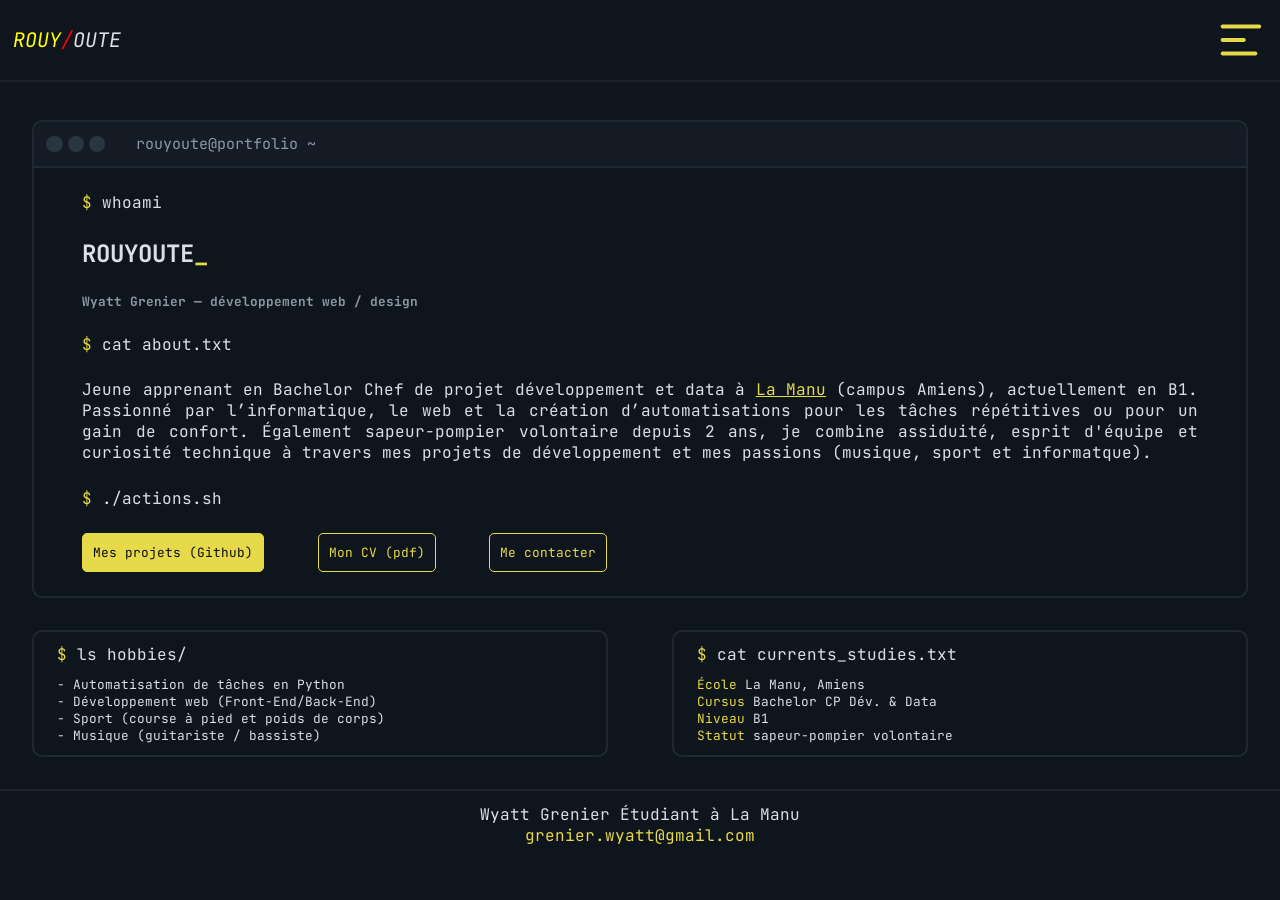
==== index.html @ ef33e228 "Add portfolio site and Firebase hosting config Introduce the initial static portfolio project: a new" ====
<!DOCTYPE html>
<html lang="fr">
<head>
    <meta name="viewport" content="width=device-width, initial-scale=1.0">
    <!-- Titre de l'aperçu (qui s'affichera en gros et en gras) -->
    <meta property="og:title" content="Portfolio de Rouyoute">
    <meta property="og:description" content="Découvrez le portfolio de Wyatt Grenier, jeune apprenant en Bachelor à La Manu.">
    <!-- <meta property="og:url" content="https://rouyoute-portfolio.web.app"> -->
    <meta property="og:image" content="https://rouyoute-portfolio.web.app/assets/imgs/icon.png">
    <meta property="og:type" content="website">
    <meta name="theme-color" content="#0D1C42">
    <meta charset="UTF-8">
    
    <link rel="icon" type="image/x-icon" href="assets/imgs/icon.png">

    <link rel="stylesheet" href="./assets/css/style.css">
    <link rel="stylesheet" href="./assets/css/index_phone.css">
    <link rel="stylesheet" href="./assets/css/index_pc.css">
    <title>Portfolio de GRENIER WYATT</title>
</head>
<body>
    <header>
        <p><span style="color: yellow;">ROUY</span><span style="color: red;">/</span><span style="color: rgb(217, 224, 232);">OUTE</span>
        </p>
        <svg id="burgerMenu" viewBox="0 0 28 28" xmlns="http://www.w3.org/2000/svg">
            <path d="M4 7C4 6.44771 4.44772 6 5 6H24C24.5523 6 25 6.44771 25 7C25 7.55229 24.5523 8 24 8H5C4.44772 8 4 7.55229 4 7Z"/>
            <path d="M4 13.9998C4 13.4475 4.44772 12.9997 5 12.9997L16 13C16.5523 13 17 13.4477 17 14C17 14.5523 16.5523 15 16 15L5 14.9998C4.44772 14.9998 4 14.552 4 13.9998Z"/>
            <path d="M5 19.9998C4.44772 19.9998 4 20.4475 4 20.9998C4 21.552 4.44772 21.9997 5 21.9997H22C22.5523 21.9997 23 21.552 23 20.9998C23 20.4475 22.5523 19.9998 22 19.9998H5Z"/>
        </svg>
    </header>
    <nav id="navbar">
        <ul>
            <li class="listeelt">$ ls pages/</li>
            <li class="listeelt" id="actif"><a href="index.html">$ cd ~/a-propos</a></li>
            <li class="listeelt"><a href=""><span class="yellow-colored">$</span> cd ~/parcours</a></li>
            <li class="listeelt"><a href=""><span class="yellow-colored">$</span> cd ~/projet</a></li>
            <li class="listeelt"><a href=""><span class="yellow-colored">$</span> cd ~/contact</a></li>
        </ul>
    </nav>
    <main class="mainContent">
        <section id="top-section">
            <div id="head-top-section">
                <ul class="circles">
                    <li></li>
                    <li></li>
                    <li></li>
                </ul>
                <p>rouyoute@<strong>portfolio</strong> ~</p>
            </div>
            <p class="cmd-lines"><span class="yellow-colored">$</span> whoami</p>
            <h1>ROUYOUTE<span class="yellow-colored">_</span></h1>
            <h2>Wyatt Grenier — développement web / design</h2>
            <p><span class="yellow-colored">$</span> cat about.txt</p>
            <p id="intro-txt">Jeune apprenant en Bachelor Chef de projet développement et data à <a class="yellow-colored" href="https://lamanu.fr/">La Manu</a> (campus Amiens),
                actuellement en B1. Passionné par l’informatique, le web et la création d’automatisations pour les tâches
                répétitives ou pour un gain de confort.</p>
            <p><span class="yellow-colored">$</span> ./actions.sh</p>
            <ul id="actions-list">
                <li class="first"><a href="https://github.com/RouyouteDev" target="_blank">Mes projets (Github)</a></li>
                <li><a href="assets/doc/2024.04.17CVGRENIERWYATTGENERAL.pdf" download="Grenier Wyatt.pdf">Mon CV (pdf)</a></li>
                <li><a href="mailto:grenier.wyatt@gmail.com">Me contacter</a></li>
            </ul>
        </section>
        <section>
            <p><span class="yellow-colored">$</span> ls hobbies/</p>
            <ul class="sections-list">
                <li>- Automatisation de tâches en Python</li>
                <li>- Développement web (Front-End/Back-End)</li>
                <li>- Sport (course à pied et poids de corps)</li>
                <li>- Musique (guitariste / bassiste)</li>
            </ul>
        </section>
        <section>
            <p><span class="yellow-colored">$</span> cat currents_studies.txt</p>
            <ul class="sections-list">
                <li><span class="yellow-colored">École</span> La Manu, Amiens</li>
                <li><span class="yellow-colored">Cursus</span> Bachelor CP Dév. & Data</li>
                <li><span class="yellow-colored">Niveau</span> B1</li>
                <li><span class="yellow-colored">Statut</span> sapeur-pompier volontaire</li>

            </ul>
        </section>
    </main>
    <footer>
        <ul>
            <li>Wyatt Grenier Étudiant à La Manu</li>
            <li><a class="yellow-colored" href="mailto:grenier.wyatt@gmail.com">grenier.wyatt@gmail.com</a></li>
        </ul>
    </footer>
    <script src="./assets/js/burgerMenu.js"></script>
</body>
</html>
---- assets/css/style.css ----
@import url('https://fonts.googleapis.com/css2?family=JetBrains+Mono:wght@400;700&display=swap');

:root{
    --font-family: 'JetBrains Mono', ui-monospace, Consolas, monospace;
    --font-family-ubuntu: "Ubuntu", sans-serif;
    --primary: rgb(217, 224, 232);  
    --secondary: rgb(230, 217, 74);
    --bg-section: rgb(15, 21, 28); 
    --bg-top-section: rgb(20, 27, 36);  
    --bg-body: rgb(10, 14, 19);     
}

*{
    margin: 0;
    padding: 0;
}
a{
    color: unset;
    text-decoration: none;
}
strong{
    font-weight: normal;
}
.navactive{
    display: none; 
}
.yellow-colored{
    color: var(--secondary);
}
header {
    border-bottom: 2px solid;
    border-color: rgb(26, 35, 44);
    
    p {
        font-size: 20px;
        font-style: italic;
    }
    
    svg#burgerMenu {
        fill: rgb(230, 217, 74);
    }
}

nav {
    ul {
        list-style: none;
        
        #actif {
            color: var(--secondary);
        }
    }
}

body {
    font-family: var(--font-family);
    color: var(--primary);
    background-color: var(--bg-section);

    section {
        border-color: rgb(31, 41, 51);
        border-style: solid;
        border-width: 2px;
        border-radius: 10px;

        h2 {
            font-size: 0.8rem;
            color: rgb(139, 152, 167);
        }
    }

    #top-section {
        #intro-txt {
            a {
                text-decoration: underline;
            }
            text-align: justify;
            font-size: 0.8rem;
        }

        #actions-list {
            li {
                border-color: var(--secondary);
                color: var(--secondary);
                border-radius: 5px;
                border-style: solid;
                border-width: 1px;
                font-size: 0.8rem;
                list-style: none;
            }

            .first {
                background-color: var(--secondary);
                color: var(--bg-body);
            }
        }

        #head-top-section {
            border-color: rgb(31, 41, 51);
            border-style: none none solid none;
            border-width: 2px;
            font-size: 15px;
            background-color: var(--bg-top-section);
            border-top-right-radius: 10px;
            border-top-left-radius: 10px;

            p {
                color: rgb(139, 152, 167);
            }

            ul.circles {
                li {
                    list-style-type: none;
                    background-color: rgb(42, 53, 66);
                    border-radius: 100%;
                }
            }
        }
    }
}

.sections-list {
    li {
        font-size: 0.8rem;
        list-style: none;
    }
}

footer {
    border-top-style: solid;
    border-top-width: 2px;
    border-color: rgb(26, 35, 44);
    background-color: var(--bg-section);

    li {
        list-style: none;
    }
}
---- assets/css/index_phone.css ----
@media screen and (max-width: 700px) {
    header{
        padding: 2.5%;
        display: flex;
        flex-wrap: nowrap;
        align-items: center;
        justify-content: space-between;
        p{
            font-size: 20px;
        }
        svg#burgerMenu{
            width: 6wh;
            height: 6vh;
        }
    }
    nav{
        width: 60%;
        ul{
            font-size: 0; /*ON VA LE FAIRE REAPARAITRE AVEC DU JS AU CLIQUE POUR TELEPHONE*/
        }
    }
    body{
        section{
            margin-right: 2.5%;
            margin-left: 2.5%;
            margin-bottom: 12%;
            h1, h2, .cmd-lines, p{
                margin: 5% 5%;
            }
            h2{
                font-size: 0.8rem;
            }
        }
        #top-section{
            margin: 3%;
            margin-bottom: 10%;
            #intro-txt{
                font-size: 0.8rem;
            }
            #actions-list{
                margin-left: 5%;
                display: flex;
                flex-wrap: wrap;
                li{
                    font-size: 0.8rem;
                    margin-bottom: 3%;
                    margin-right: 5px;
                    padding: 10px;
                }
            }
            #head-top-section{
                padding: 2%;
                font-size: 15px;
                display: flex;
                flex-direction: row;
                align-items: center;
                p{
                    margin-left: 5%;
                }
                ul.circles{
                    display: flex;
                    flex-direction: row;
                    li{
                        margin-right: 5px;
                        padding: 5px;
                        width: 0.4rem;
                        height: 0.4rem;
                        border-radius: 100%;
                    }
                }
            }
        }
    }
    .sections-list{
        li{
            font-size: 0.8rem;
            margin-left: 5%;
        }
        margin-bottom: 5%;
    }

    footer{
        position: relative;
        bottom: 0vh;
        left: 0;
        right: 0;
        height: 6vh;
        display: flex;
        text-align: center;
        justify-content: center;
        padding: 10px 15px;
        li{
            list-style: none;
        }
    }
}
---- assets/css/index_pc.css ----
@media screen and (min-width: 1200px){
    header{
        padding: 1%;
        display: flex;
        flex-wrap: nowrap;
        align-items: center;
        justify-content: space-between;
        p{
            font-size: 20px;
        }
        svg#burgerMenu{
            width: 6wh;
            height: 6vh;
        }
    }
    nav{
        width: 60%;
        ul{
            font-size: 0; /*ON VA LE FAIRE REAPARAITRE AVEC DU JS AU CLIQUE POUR TELEPHONE*/
        }
    }
    body{
        main {
            display: grid;
            grid-template-columns: repeat(2, 1fr);
            grid-auto-rows: auto;
            #top-section {
                grid-column: 1 / -1;
                grid-row: 1;
            }
            section:not(#top-section) {
                margin-bottom: 5%;
                margin-left: 5%;
                margin-right: 5%;
                grid-column: span 1;
                display: grid;
            }
        }
        section{
            margin-right:2.5%;
            margin-left: 2.5%;
            margin-top: 5%;
            section:not(#top-section){
                display: grid;
            }
            h1, h2, .cmd-lines, p{
                margin: 2% 4%;
            }
            h2{
                font-size: 0.8rem;
            }
        }
        #top-section{
            display: block;
            margin-top: 3%;
            margin-bottom: 0%;
            #intro-txt{
                font-size: 1rem;
            }
            #intro-txt::after{
                content: " Également sapeur-pompier volontaire depuis 2 ans, je combine assiduité, esprit d'équipe et curiosité technique à travers mes projets de développement et mes passions (musique, sport et informatque).";
            }
            #actions-list{
                margin-left: 0%;
                display: flex;
                flex-wrap: wrap;
                li{
                    font-size: 0.8rem;
                    margin-bottom: 2%;
                    margin-left: 4%;
                    margin-right: 5px;
                    padding: 10px;
                }
            }
            #head-top-section{
                padding: 1%;
                font-size: 15px;
                display: flex;
                flex-direction: row;
                align-items: center;
                p{
                    margin: 0px;
                    margin-left: 2vw;
                }
                ul.circles{
                    display: flex;
                    flex-direction: row;
                    li{
                        margin-right: 5px;
                        padding: 5px;
                        width: 0.4rem;
                        height: 0.4rem;
                        border-radius: 100%;
                    }
                }
            }
        }
    }
    .sections-list{
        li{
            font-size: 0.8rem;
            margin-left: 4%;
        }
        margin-bottom: 2%;
    }
    
    footer{
        position: relative;
        bottom: 0vh;
        left: 0;
        right: 0;
        height: 6vh;
        display: flex;  
        text-align: center;
        justify-content: center;
        padding: 1% 0;
        li{
            list-style: none;
        }
    }
}
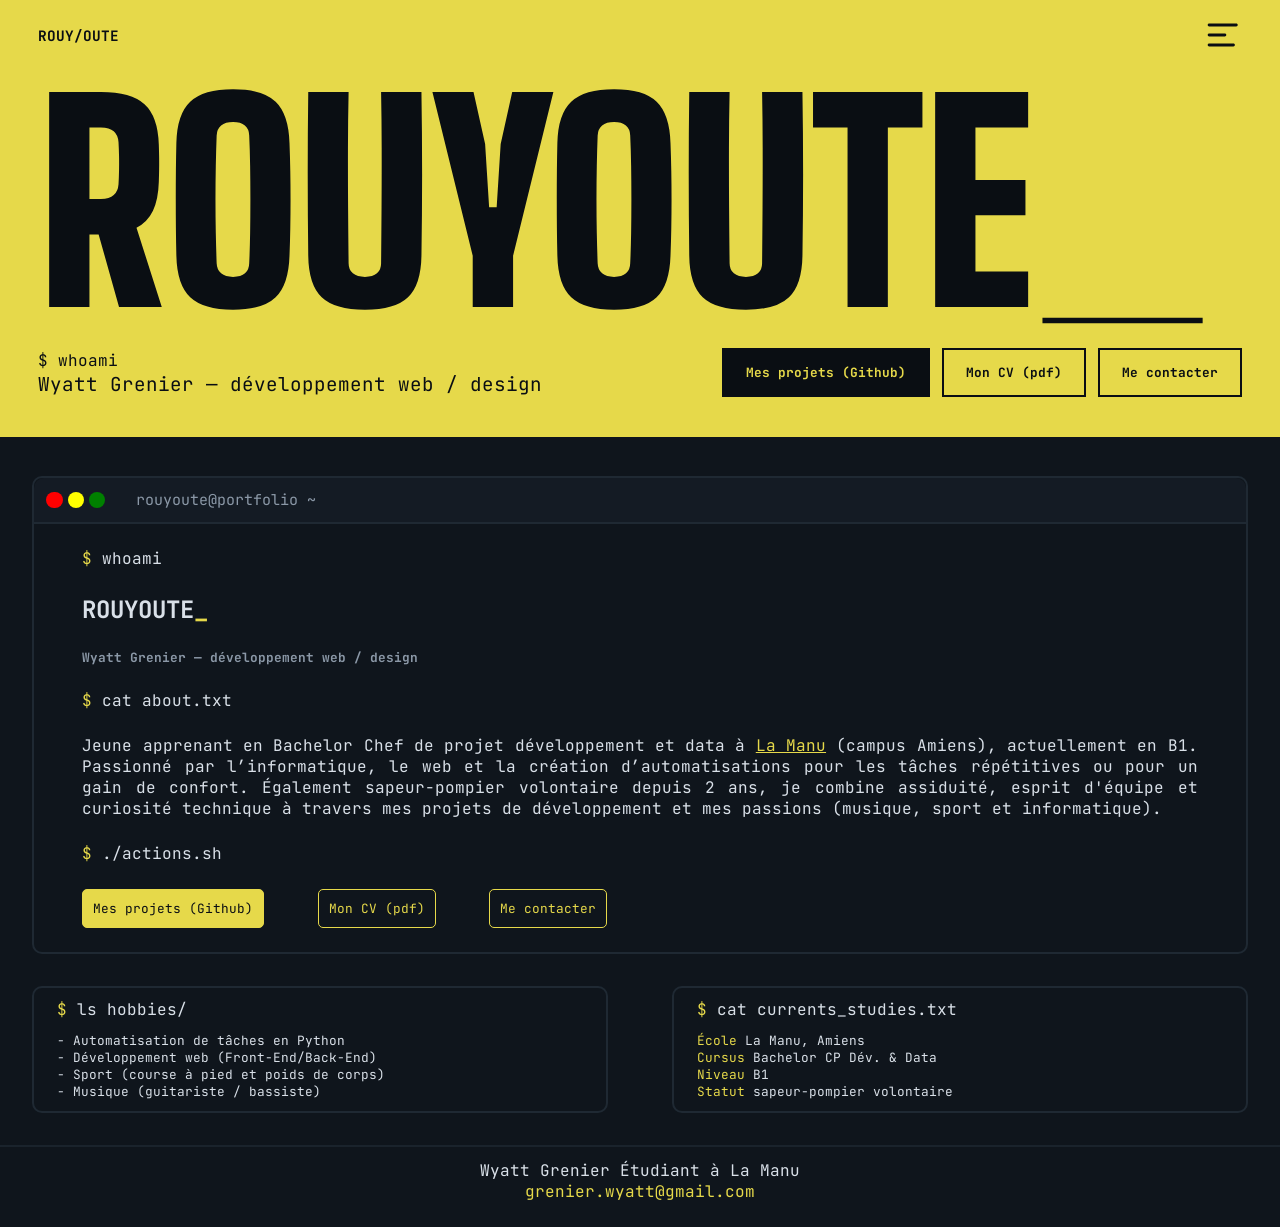
==== commit e9db7d1e: "STYLE | Enhance hero section with responsive design and background colors for circles" ====
--- a/index.html
+++ b/index.html
@@ -19,31 +19,44 @@
     <title>Portfolio de GRENIER WYATT</title>
 </head>
 <body>
-    <header>
-        <p><span style="color: yellow;">ROUY</span><span style="color: red;">/</span><span style="color: rgb(217, 224, 232);">OUTE</span>
-        </p>
-        <svg id="burgerMenu" viewBox="0 0 28 28" xmlns="http://www.w3.org/2000/svg">
-            <path d="M4 7C4 6.44771 4.44772 6 5 6H24C24.5523 6 25 6.44771 25 7C25 7.55229 24.5523 8 24 8H5C4.44772 8 4 7.55229 4 7Z"/>
-            <path d="M4 13.9998C4 13.4475 4.44772 12.9997 5 12.9997L16 13C16.5523 13 17 13.4477 17 14C17 14.5523 16.5523 15 16 15L5 14.9998C4.44772 14.9998 4 14.552 4 13.9998Z"/>
-            <path d="M5 19.9998C4.44772 19.9998 4 20.4475 4 20.9998C4 21.552 4.44772 21.9997 5 21.9997H22C22.5523 21.9997 23 21.552 23 20.9998C23 20.4475 22.5523 19.9998 22 19.9998H5Z"/>
-        </svg>
-    </header>
+    <div class="hero">
+        <div class="hero-bar">
+            <a href="index.html" class="hero-logo">ROUY/OUTE</a>
+            <svg id="burgerMenu" viewBox="0 0 28 28" xmlns="http://www.w3.org/2000/svg">
+                <path d="M4 7C4 6.44771 4.44772 6 5 6H24C24.5523 6 25 6.44771 25 7C25 7.55229 24.5523 8 24 8H5C4.44772 8 4 7.55229 4 7Z"/>
+                <path d="M4 13.9998C4 13.4475 4.44772 12.9997 5 12.9997L16 13C16.5523 13 17 13.4477 17 14C17 14.5523 16.5523 15 16 15L5 14.9998C4.44772 14.9998 4 14.552 4 13.9998Z"/>
+                <path d="M5 19.9998C4.44772 19.9998 4 20.4475 4 20.9998C4 21.552 4.44772 21.9997 5 21.9997H22C22.5523 21.9997 23 21.552 23 20.9998C23 20.4475 22.5523 19.9998 22 19.9998H5Z"/>
+            </svg>
+        </div>
+        <p class="hero-name"><span>ROUY</span><span>OUTE_</span></p>
+        <div class="hero-bas">
+            <div>
+                <p>$ whoami</p>
+                <p class="hero-sub">Wyatt Grenier — développement web / design</p>
+            </div>
+            <ul class="hero-actions">
+                <li class="first"><a href="https://github.com/RouyouteDev" target="_blank">Mes projets (Github)</a></li>
+                <li><a href="assets/doc/2026GrenierWyattCV.pdf" download="Grenier Wyatt.pdf">Mon CV (pdf)</a></li>
+                <li><a href="mailto:grenier.wyatt@gmail.com">Me contacter</a></li>
+            </ul>
+        </div>
+    </div>
     <nav id="navbar">
         <ul>
             <li class="listeelt">$ ls pages/</li>
             <li class="listeelt" id="actif"><a href="index.html">$ cd ~/a-propos</a></li>
-            <li class="listeelt"><a href=""><span class="yellow-colored">$</span> cd ~/parcours</a></li>
-            <li class="listeelt"><a href=""><span class="yellow-colored">$</span> cd ~/projet</a></li>
-            <li class="listeelt"><a href=""><span class="yellow-colored">$</span> cd ~/contact</a></li>
+            <li class="listeelt"><a href="parcour.html"><span class="yellow-colored">$</span> cd ~/parcours</a></li>
+            <li class="listeelt"><a href="projects.html"><span class="yellow-colored">$</span> cd ~/projet</a></li>
+            <li class="listeelt"><a href="contact.html"><span class="yellow-colored">$</span> cd ~/contact</a></li>
         </ul>
     </nav>
     <main class="mainContent">
         <section id="top-section">
             <div id="head-top-section">
                 <ul class="circles">
-                    <li></li>
-                    <li></li>
-                    <li></li>
+                    <li style="background-color: red;"></li>
+                    <li style="background-color: yellow;"></li>
+                    <li style="background-color: green;"></li>
                 </ul>
                 <p>rouyoute@<strong>portfolio</strong> ~</p>
             </div>
@@ -57,7 +70,7 @@
             <p><span class="yellow-colored">$</span> ./actions.sh</p>
             <ul id="actions-list">
                 <li class="first"><a href="https://github.com/RouyouteDev" target="_blank">Mes projets (Github)</a></li>
-                <li><a href="assets/doc/2024.04.17CVGRENIERWYATTGENERAL.pdf" download="Grenier Wyatt.pdf">Mon CV (pdf)</a></li>
+                <li><a href="assets/doc/2026GrenierWyattCV.pdf" download="Grenier Wyatt.pdf">Mon CV (pdf)</a></li>
                 <li><a href="mailto:grenier.wyatt@gmail.com">Me contacter</a></li>
             </ul>
         </section>
--- a/assets/css/style.css
+++ b/assets/css/style.css
@@ -1,3 +1,4 @@
+@import url('https://fonts.googleapis.com/css2?family=Big+Shoulders+Display:wght@900&display=swap');
 @import url('https://fonts.googleapis.com/css2?family=JetBrains+Mono:wght@400;700&display=swap');
 
 :root{
@@ -115,6 +116,40 @@
                 }
             }
         }
+        .project-card{
+            border-color: rgb(26, 35, 44);
+            border-style: solid;
+            .project-preview{
+                border-radius: 5px;
+            }
+            .action-list{
+                .elt-action{
+                    border-style: solid;
+                    background-color: var(--secondary);
+                    color: var(--bg-top-section);
+                }
+            }
+        }
+    }
+}
+.eltmargin {
+    border-bottom-style: solid ;
+    border-width: 3px;
+    border-color: var(--bg-top-section);
+}
+#btn-submit-form{ 
+    font-family: 'JetBrains Mono', ui-monospace, Consolas, monospace;
+    background-color: var(--secondary);
+    border-style: none;
+    border-radius: 5px;
+}
+.form-fieldset-contact{
+    input, textarea{
+        border-style: solid;
+        border-radius: 5px;
+        border-width: 2px;
+        border-color: rgb(26, 35, 44);
+        background-color: var(--bg-top-section);
     }
 }
 
@@ -123,6 +158,12 @@
         font-size: 0.8rem;
         list-style: none;
     }
+}
+
+.exp{    
+    border-bottom-style: solid;
+    border-color: gray;
+    border-width: 2px;
 }
 
 footer {
@@ -134,4 +175,63 @@
     li {
         list-style: none;
     }
-}+}
+
+.hero {
+    background-color: var(--secondary);
+    color: var(--bg-body);
+    overflow: hidden;
+
+    a {
+        color: var(--bg-body);
+    }
+
+    .hero-bar {
+        display: flex;
+        flex-wrap: wrap;
+        align-items: center;
+        justify-content: space-between;
+        font-weight: bold;
+
+        #burgerMenu {
+            height: 40px;
+            fill: var(--bg-body);
+            cursor: pointer;
+        }
+    }
+
+    .hero-nav {
+        width: auto;
+        display: flex;
+        flex-wrap: wrap;
+    }
+
+    .hero-actif {
+        border-bottom: 2px solid var(--bg-body);
+    }
+
+    .hero-name {
+        font-family: 'Big Shoulders Display', sans-serif;
+        font-weight: 900;
+        line-height: 0.85;
+    }
+
+    .hero-actions {
+        list-style: none;
+        display: flex;
+
+        li {
+            border: 2px solid var(--bg-body);
+            font-weight: bold;
+            font-size: 0.8rem;
+        }
+
+        .first {
+            background-color: var(--bg-body);
+        }
+
+        .first a {
+            color: var(--secondary);
+        }
+    }
+}
--- a/assets/css/index_phone.css
+++ b/assets/css/index_phone.css
@@ -9,7 +9,6 @@
             font-size: 20px;
         }
         svg#burgerMenu{
-            width: 6wh;
             height: 6vh;
         }
     }
@@ -93,4 +92,37 @@
             list-style: none;
         }
     }
+
+    .hero {
+        padding: 0 5% 30px 5%;
+        .hero-bar {
+            padding: 15px 0;
+            font-size: 0.8rem;
+        }
+        .hero-nav a {
+            margin-right: 15px;
+        }
+        .hero-name {
+            font-size: 32vw;
+            margin-top: 10px;
+        }
+        .hero-name span {
+            display: block;
+        }
+        .hero-bas {
+            margin-top: 25px;
+        }
+        .hero-actions {
+            flex-direction: column;
+            margin-top: 20px;
+        }
+        .hero-actions li {
+            margin-bottom: 10px;
+            text-align: center;
+        }
+        .hero-actions a {
+            display: block;
+            padding: 14px;
+        }
+    }
 }
--- a/assets/css/index_pc.css
+++ b/assets/css/index_pc.css
@@ -1,5 +1,4 @@
-
-@media screen and (min-width: 1200px){
+@media screen and (min-width: 700px){
     header{
         padding: 1%;
         display: flex;
@@ -10,14 +9,13 @@
             font-size: 20px;
         }
         svg#burgerMenu{
-            width: 6wh;
             height: 6vh;
         }
     }
     nav{
         width: 60%;
         ul{
-            font-size: 0; /*ON VA LE FAIRE REAPARAITRE AVEC DU JS AU CLIQUE POUR TELEPHONE*/
+            font-size: 0; /*ON VA LE FAIRE REAPARAITRE AVEC DU JS AU CLIC*/
         }
     }
     body{
@@ -59,7 +57,7 @@
                 font-size: 1rem;
             }
             #intro-txt::after{
-                content: " Également sapeur-pompier volontaire depuis 2 ans, je combine assiduité, esprit d'équipe et curiosité technique à travers mes projets de développement et mes passions (musique, sport et informatque).";
+                content: " Également sapeur-pompier volontaire depuis 2 ans, je combine assiduité, esprit d'équipe et curiosité technique à travers mes projets de développement et mes passions (musique, sport et informatique).";
             }
             #actions-list{
                 margin-left: 0%;
@@ -119,4 +117,36 @@
             list-style: none;
         }
     }
+
+    .hero {
+        padding: 0 3%;
+
+        .hero-bar {
+            height: 70px;
+            font-size: 0.9rem;
+        }
+        .hero-nav a {
+            margin-left: 30px;
+        }
+        .hero-name {
+            font-size: 21vw;
+            margin-top: 20px;
+        }
+        .hero-bas {
+            display: flex;
+            justify-content: space-between;
+            align-items: flex-end;
+            margin: 30px 0 40px 0;
+        }
+        .hero-sub {
+            font-size: 1.2rem;
+        }
+        .hero-actions li {
+            margin-left: 12px;
+        }
+        .hero-actions a {
+            display: block;
+            padding: 14px 22px;
+        }
+    }
 }
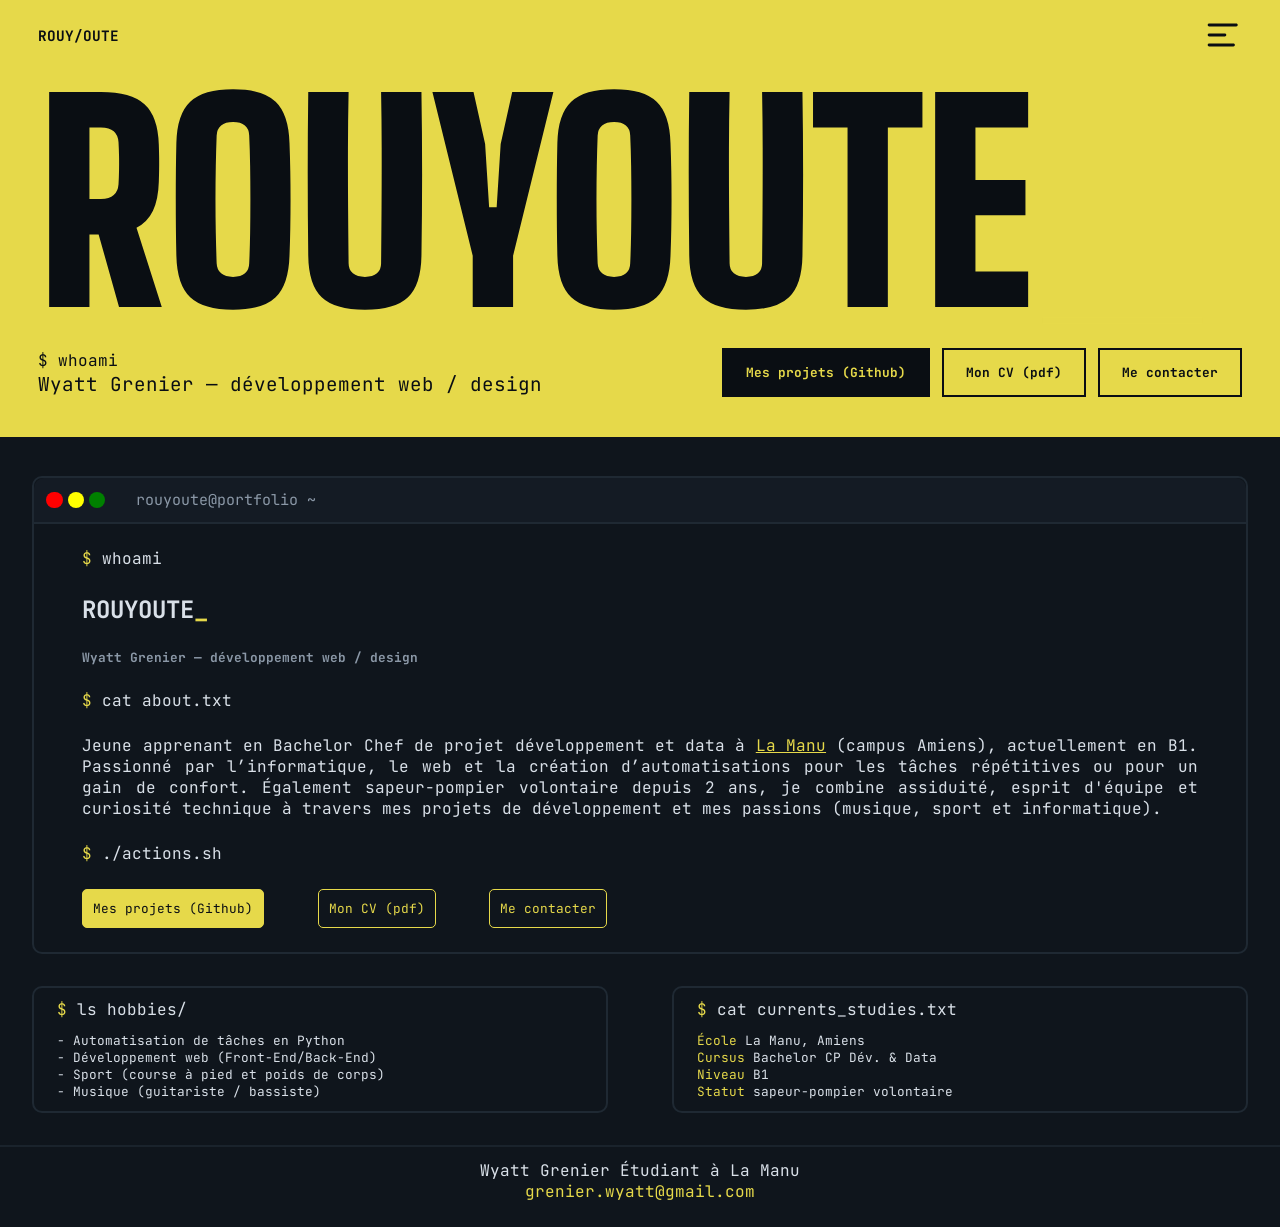
==== commit cf3447b5: "STYLE | Add transition effects to navigation and footer, enhance hero section with tilt effect" ====
--- a/index.html
+++ b/index.html
@@ -28,7 +28,7 @@
                 <path d="M5 19.9998C4.44772 19.9998 4 20.4475 4 20.9998C4 21.552 4.44772 21.9997 5 21.9997H22C22.5523 21.9997 23 21.552 23 20.9998C23 20.4475 22.5523 19.9998 22 19.9998H5Z"/>
             </svg>
         </div>
-        <p class="hero-name"><span>ROUY</span><span>OUTE_</span></p>
+        <p class="hero-name"><span>ROUY</span><span>OUTE<span class="tilt">_</span></span></p>
         <div class="hero-bas">
             <div>
                 <p>$ whoami</p>
@@ -100,6 +100,7 @@
             <li><a class="yellow-colored" href="mailto:grenier.wyatt@gmail.com">grenier.wyatt@gmail.com</a></li>
         </ul>
     </footer>
+    <script src="./assets/js/tilt.js"></script>
     <script src="./assets/js/burgerMenu.js"></script>
 </body>
 </html>
--- a/assets/css/style.css
+++ b/assets/css/style.css
@@ -44,6 +44,7 @@
 
 nav {
     ul {
+        transition: 0.5s;
         list-style: none;
         
         #actif {
@@ -137,13 +138,13 @@
     border-width: 3px;
     border-color: var(--bg-top-section);
 }
-#btn-submit-form{ 
+#btn-submit-form { 
     font-family: 'JetBrains Mono', ui-monospace, Consolas, monospace;
     background-color: var(--secondary);
     border-style: none;
     border-radius: 5px;
 }
-.form-fieldset-contact{
+.form-fieldset-contact {
     input, textarea{
         border-style: solid;
         border-radius: 5px;
@@ -160,7 +161,7 @@
     }
 }
 
-.exp{    
+.exp {    
     border-bottom-style: solid;
     border-color: gray;
     border-width: 2px;
@@ -224,6 +225,10 @@
             border: 2px solid var(--bg-body);
             font-weight: bold;
             font-size: 0.8rem;
+            transition: 1s;
+        }
+        li:hover {
+            box-shadow: 10px 10px 5px rgb(3, 13, 41);
         }
 
         .first {
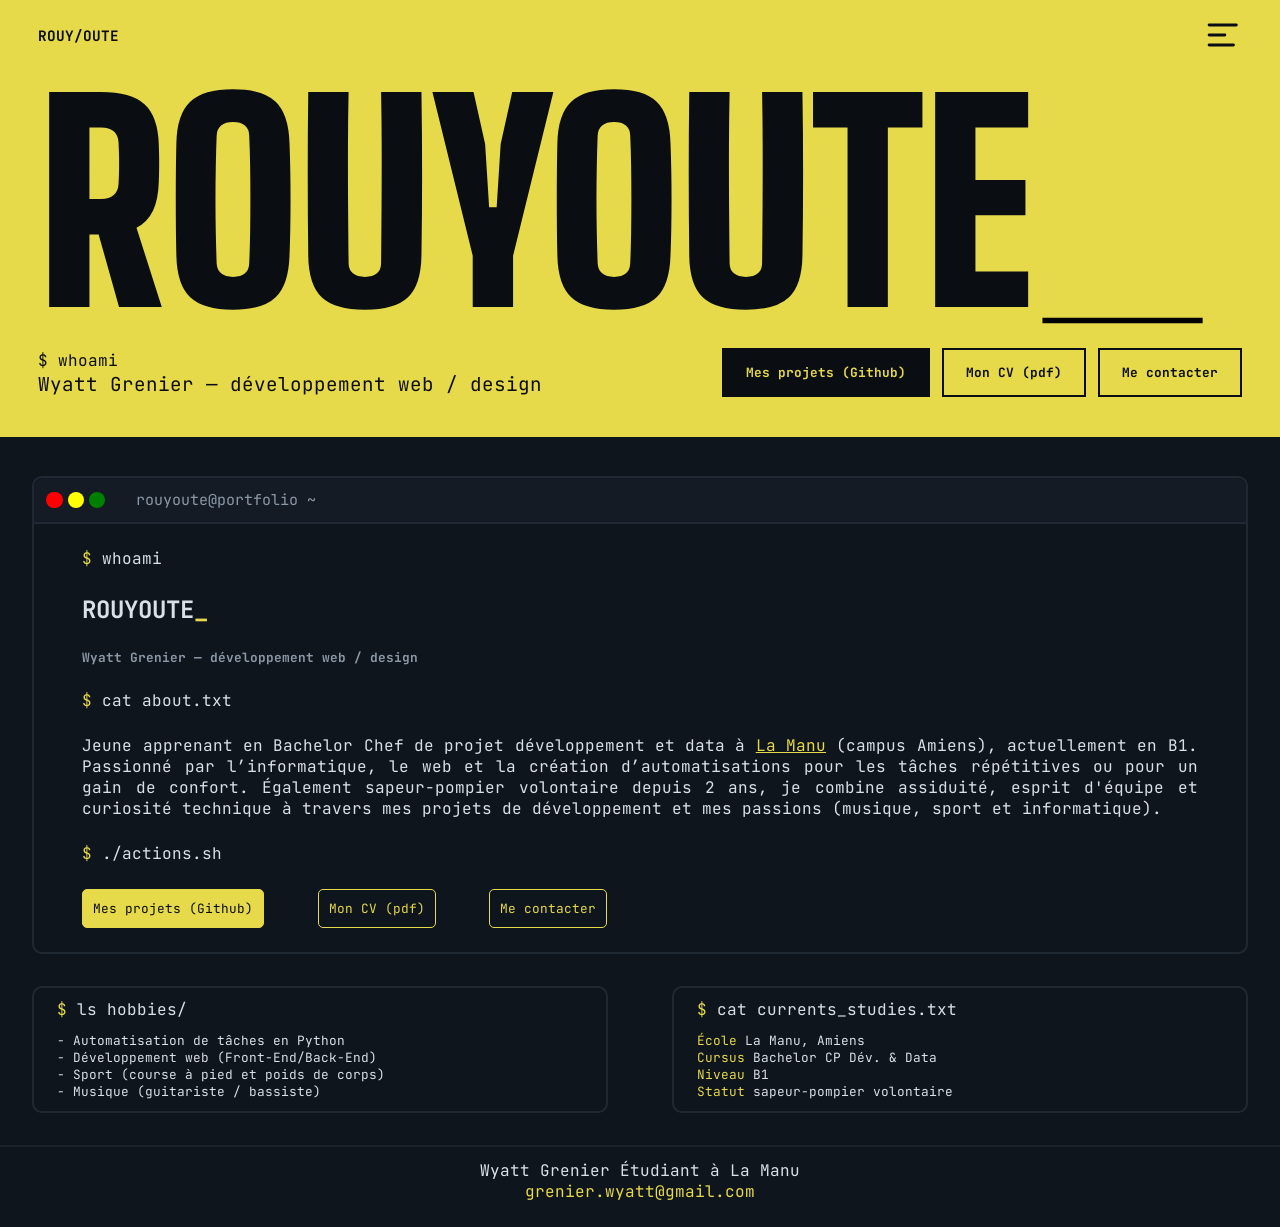
==== commit 3f575356: "FEATURE | Implement smooth spawn animations and random hobby text updates" ====
--- a/index.html
+++ b/index.html
@@ -31,7 +31,7 @@
         <p class="hero-name"><span>ROUY</span><span>OUTE<span class="tilt">_</span></span></p>
         <div class="hero-bas">
             <div>
-                <p>$ whoami</p>
+                <p class="whoami">$ whoami</p>
                 <p class="hero-sub">Wyatt Grenier — développement web / design</p>
             </div>
             <ul class="hero-actions">
@@ -61,7 +61,7 @@
                 <p>rouyoute@<strong>portfolio</strong> ~</p>
             </div>
             <p class="cmd-lines"><span class="yellow-colored">$</span> whoami</p>
-            <h1>ROUYOUTE<span class="yellow-colored">_</span></h1>
+            <h1>ROUYOUTE<span class="yellow-colored titl2">_</span></h1>
             <h2>Wyatt Grenier — développement web / design</h2>
             <p><span class="yellow-colored">$</span> cat about.txt</p>
             <p id="intro-txt">Jeune apprenant en Bachelor Chef de projet développement et data à <a class="yellow-colored" href="https://lamanu.fr/">La Manu</a> (campus Amiens),
@@ -75,7 +75,7 @@
             </ul>
         </section>
         <section>
-            <p><span class="yellow-colored">$</span> ls hobbies/</p>
+            <p><span class="yellow-colored">$</span> ls hobbies/<span class="randomItem"></span></p>
             <ul class="sections-list">
                 <li>- Automatisation de tâches en Python</li>
                 <li>- Développement web (Front-End/Back-End)</li>
@@ -100,6 +100,8 @@
             <li><a class="yellow-colored" href="mailto:grenier.wyatt@gmail.com">grenier.wyatt@gmail.com</a></li>
         </ul>
     </footer>
+    <script src="./assets/js/random-hobbies.js"></script>
+    <script src="./assets/js/smooth-spawn.js"></script>
     <script src="./assets/js/tilt.js"></script>
     <script src="./assets/js/burgerMenu.js"></script>
 </body>
--- a/assets/css/style.css
+++ b/assets/css/style.css
@@ -218,6 +218,7 @@
     }
 
     .hero-actions {
+        z-index: 2;
         list-style: none;
         display: flex;
 
